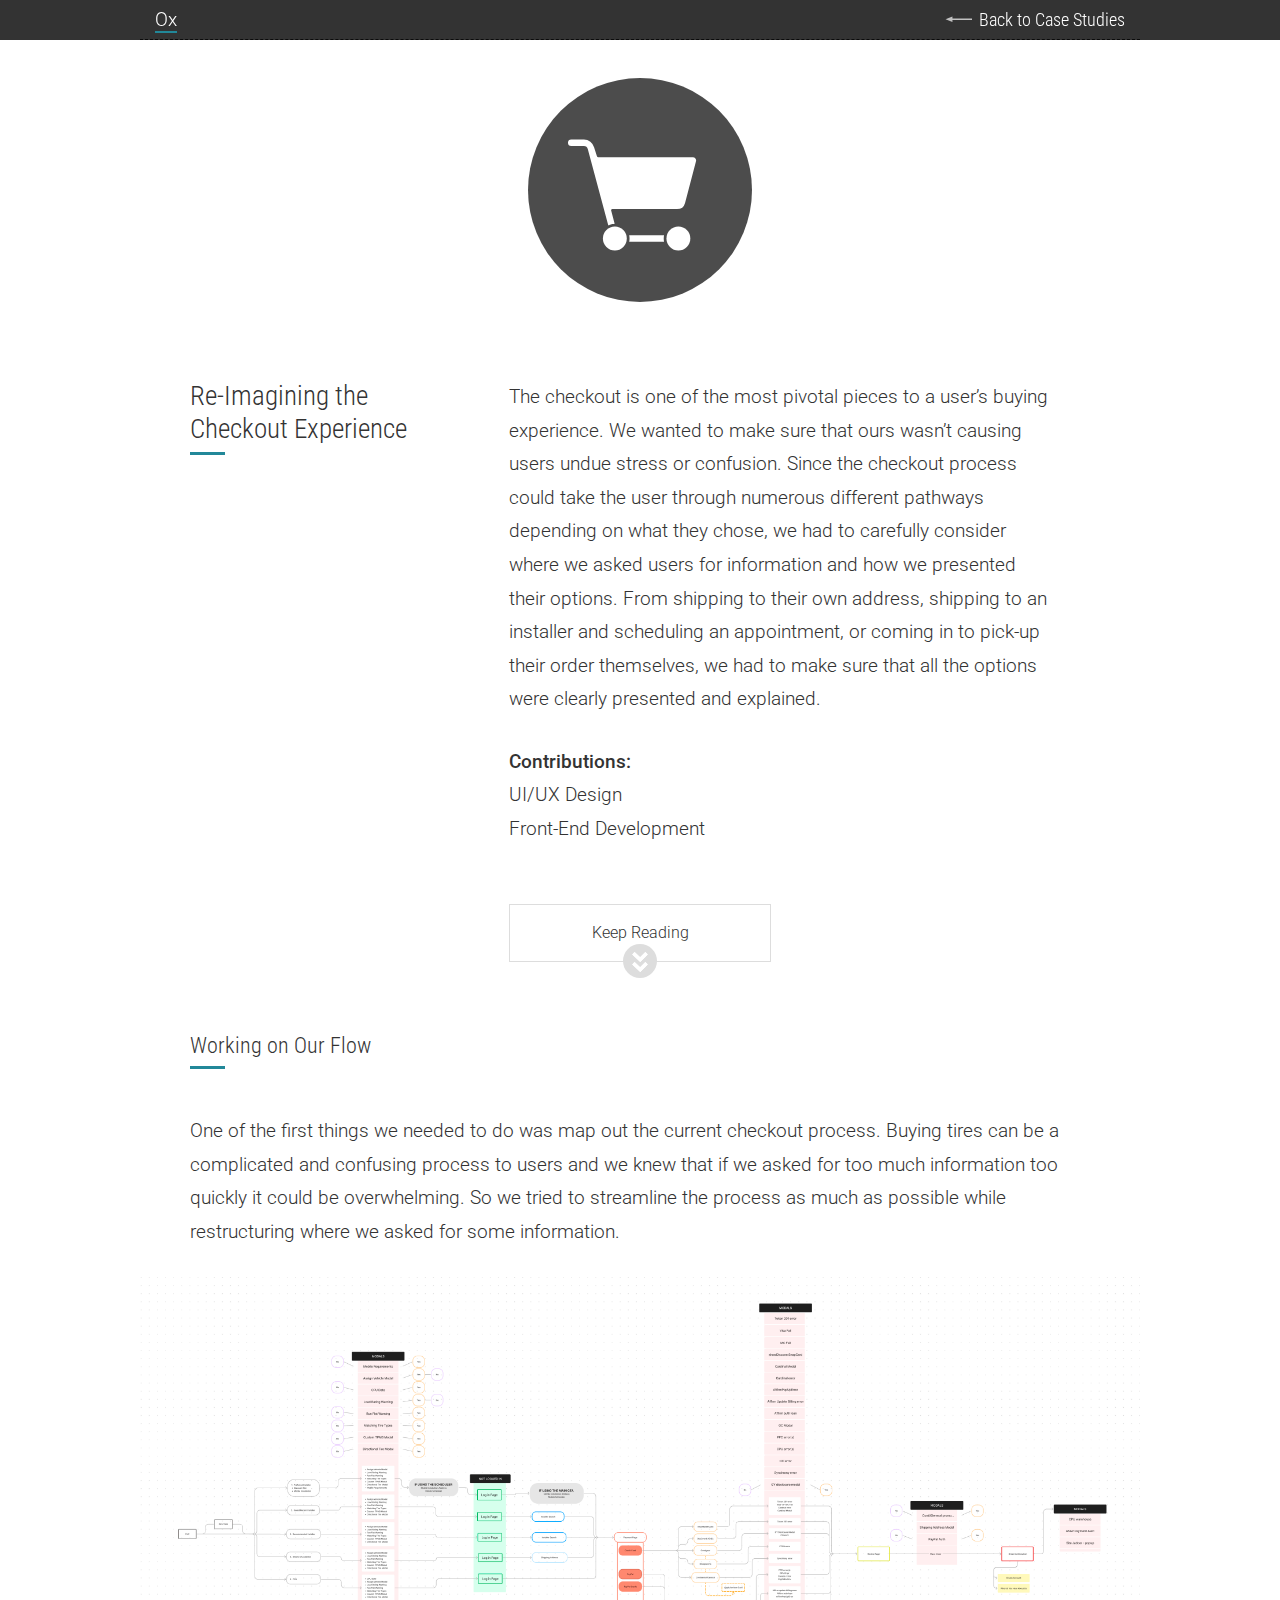
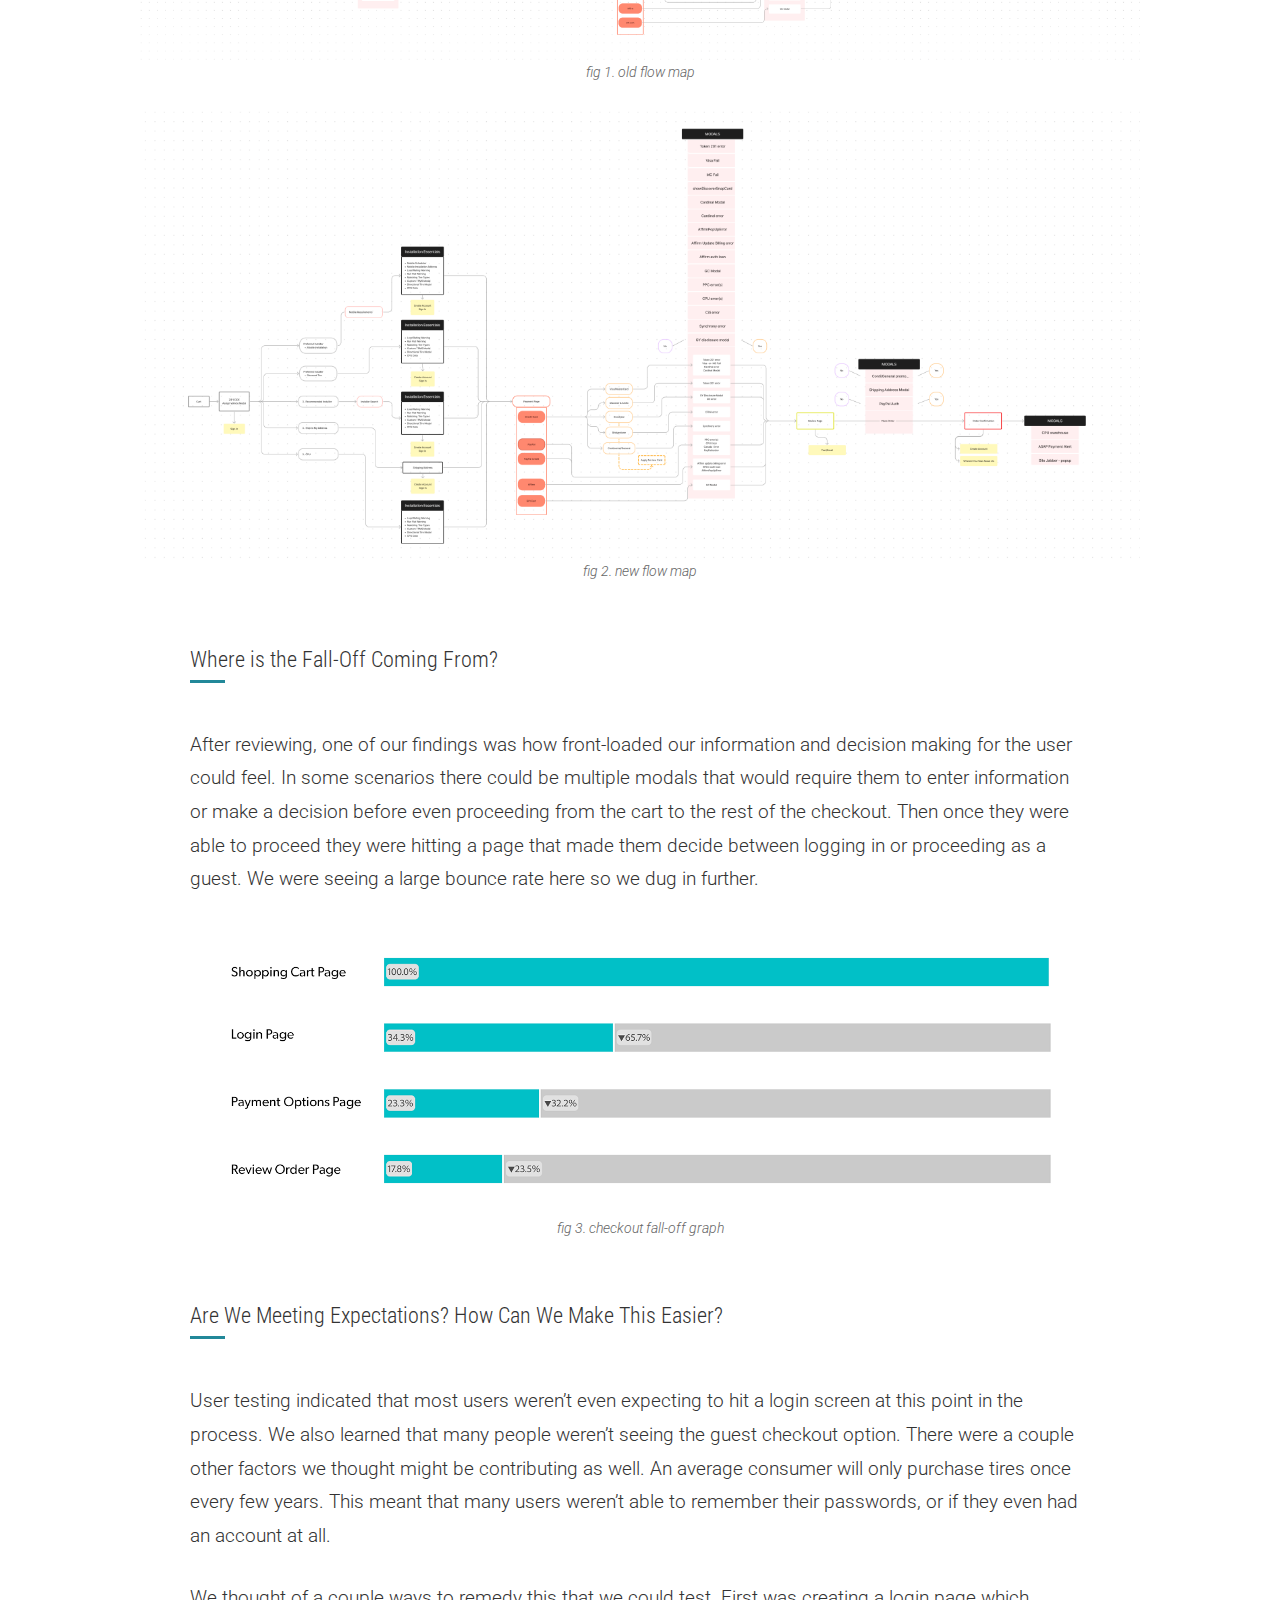
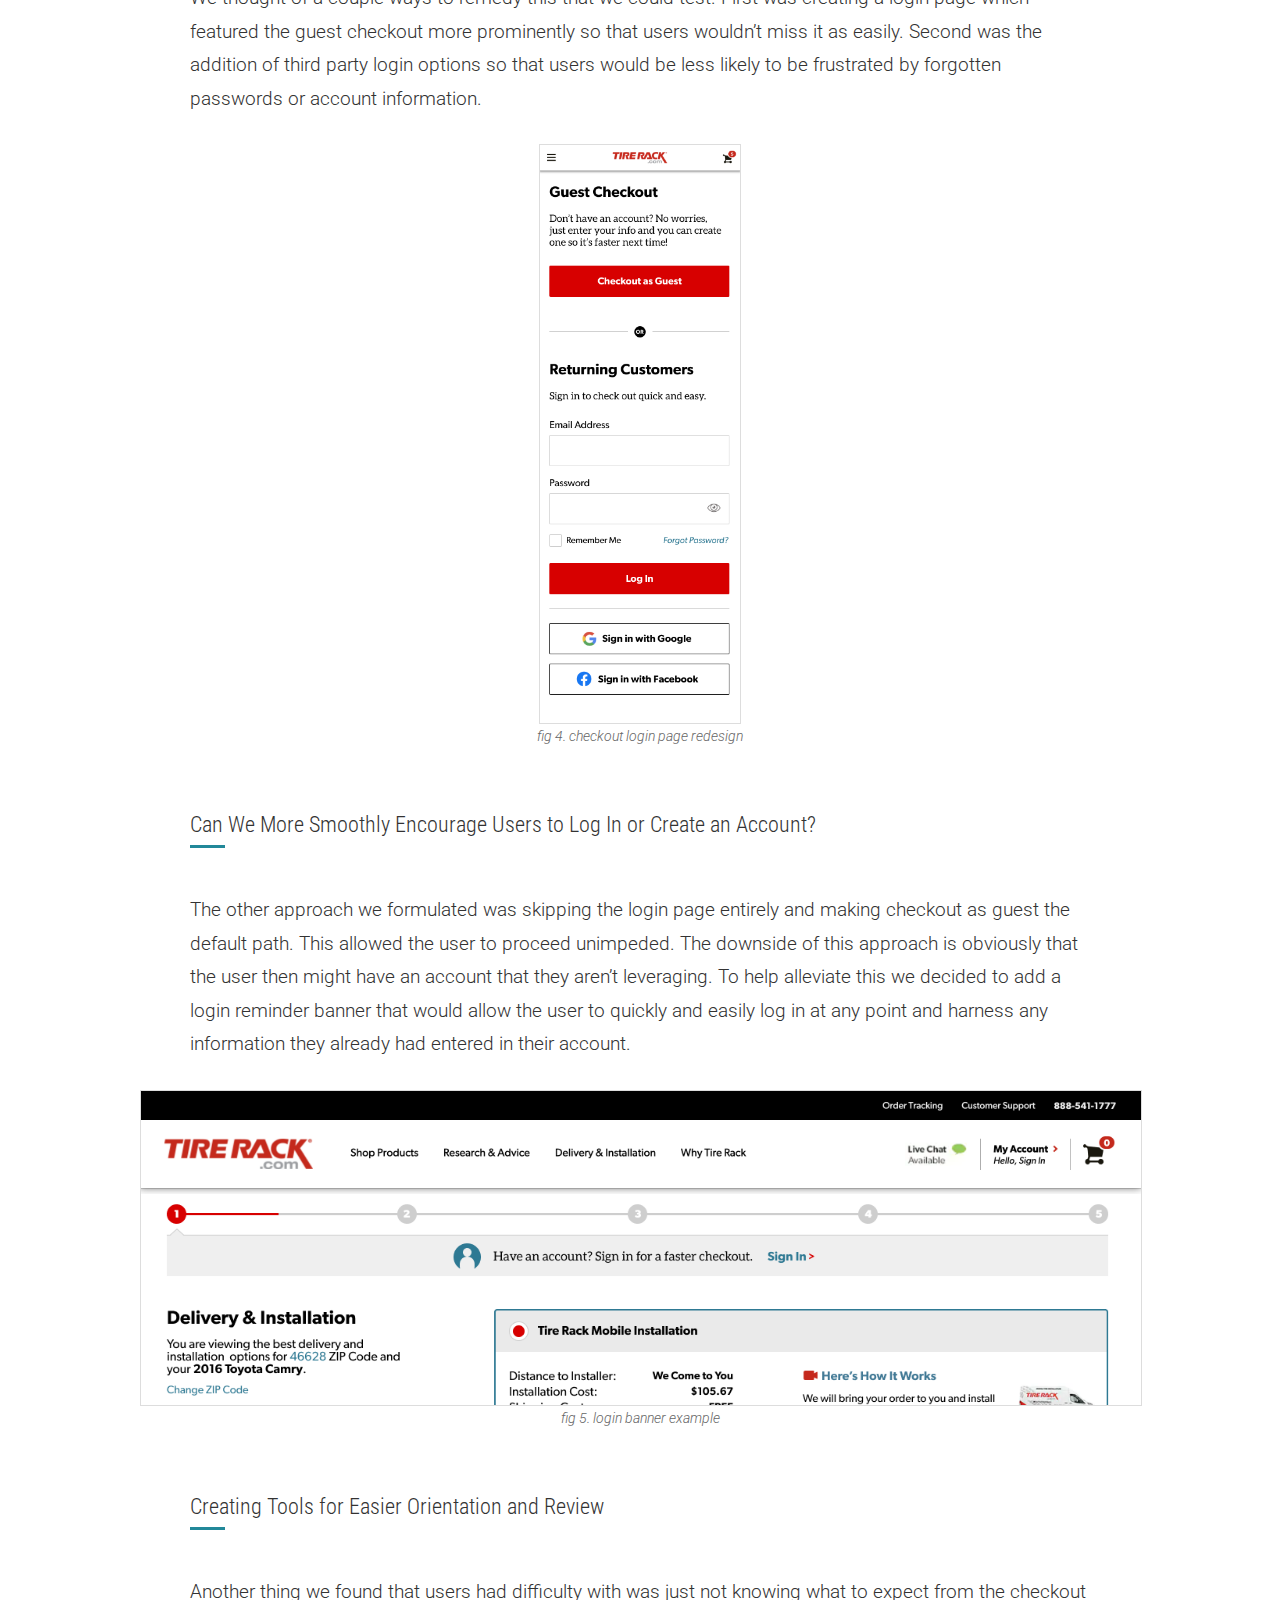
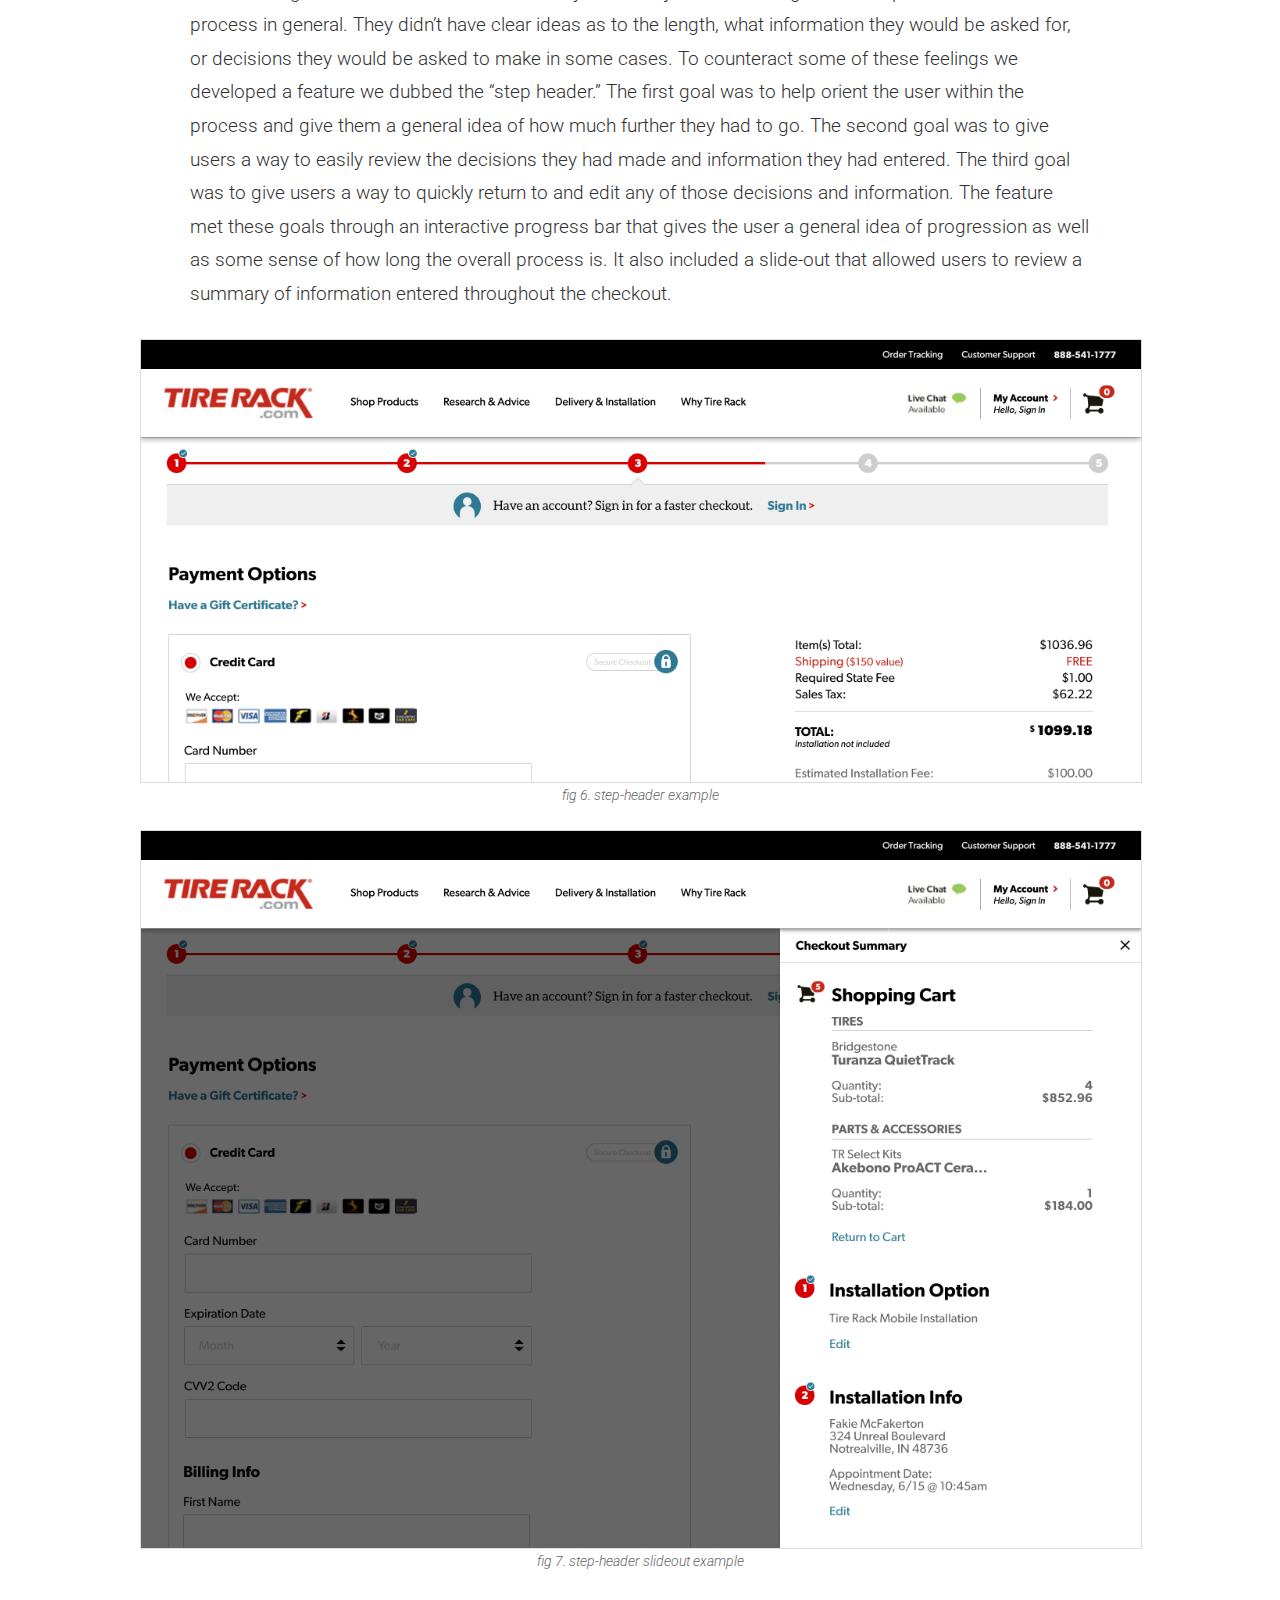
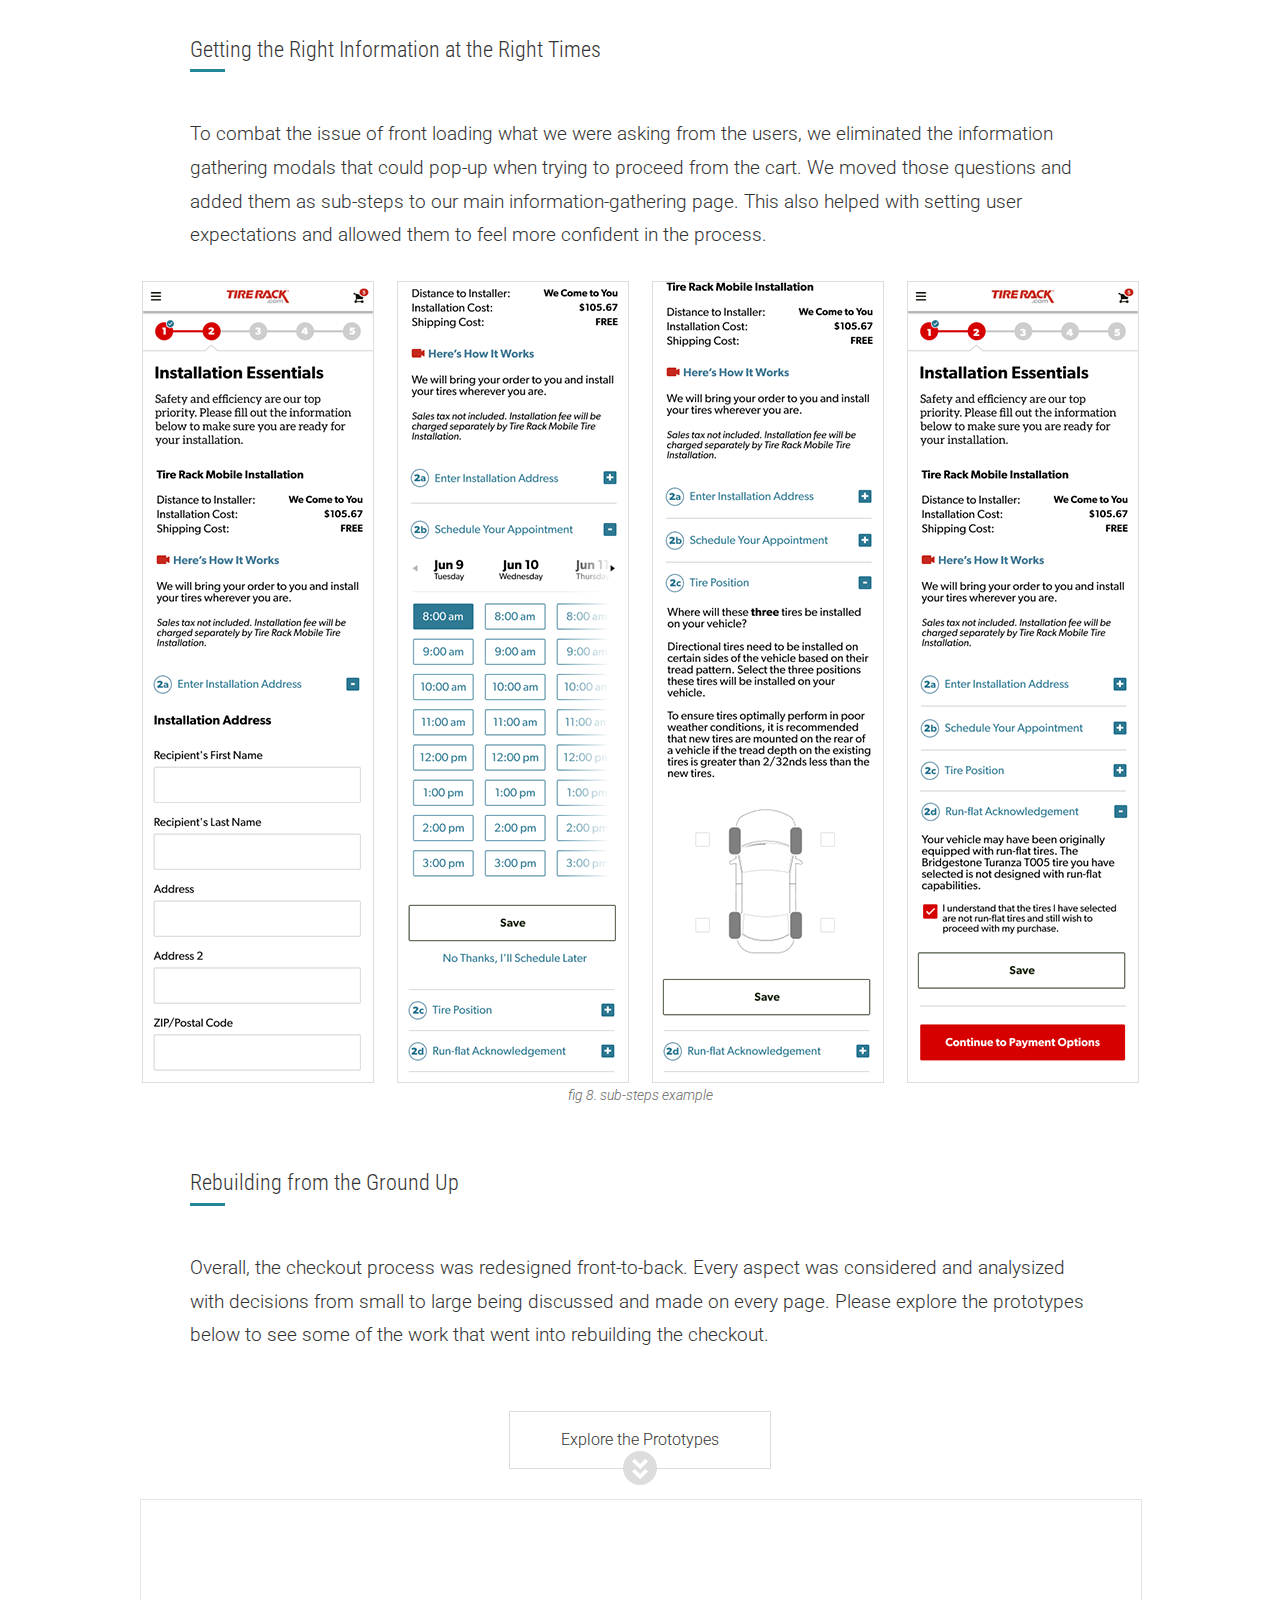
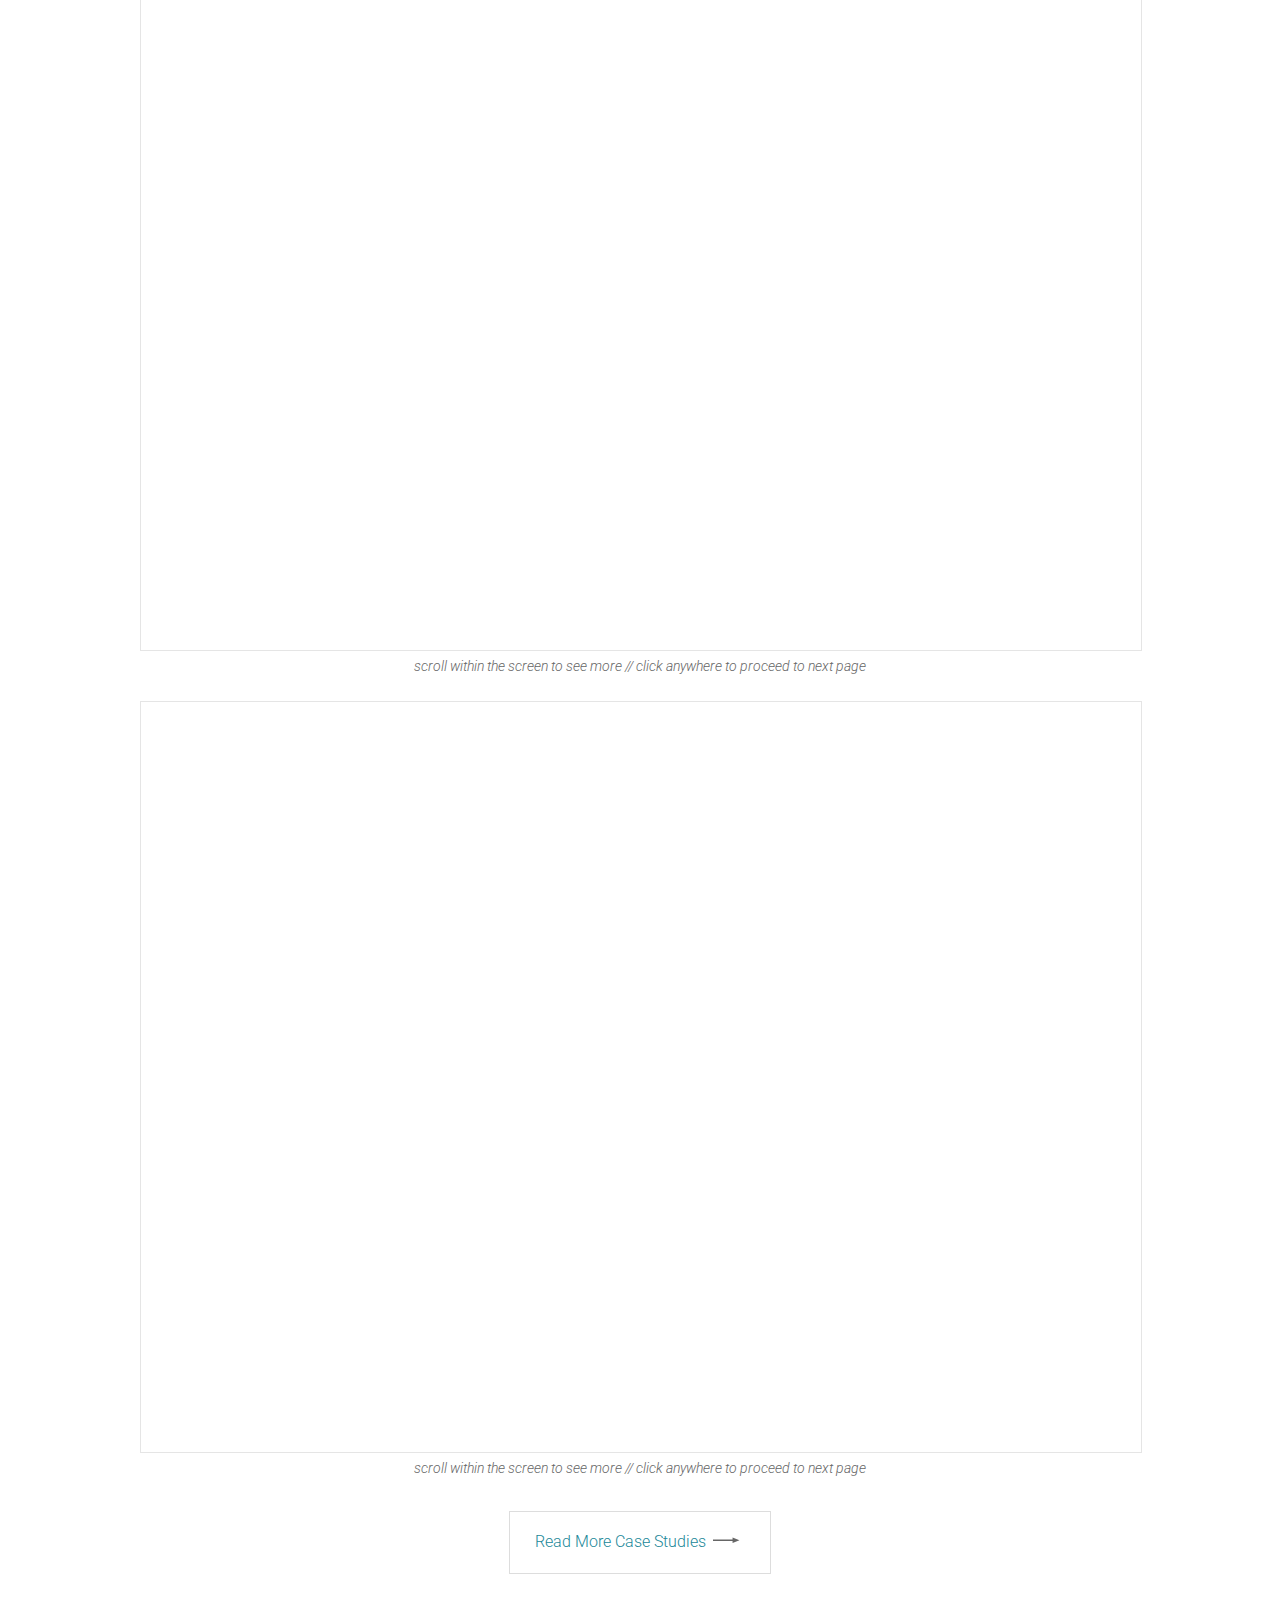
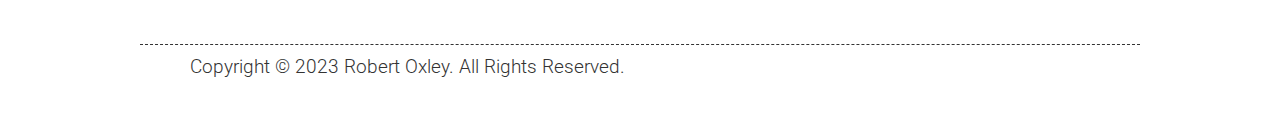
==== checkout.html @ 6df8755c "Updating layout and adding checkout case study." ====
<!DOCTYPE html>
<html>
<head>
<meta charset="utf-8" />
<meta name="viewport" content="width=device-width, initial-scale=1">
	<link rel="icon" href="images/favicon.png" type="image/x-icon"> 
	<link rel="shortcut icon" href="images/favicon.png" type="image/x-icon">
	<link rel="stylesheet" type="text/css" href="css/reset.css" />
	<link rel="stylesheet" type="text/css" href="css/styles.css" />
	
<title>Oxley Creative</title>
</head>

<body id="home">
<section class="navigation">
  <ul class="links content">
	<li><a href="index.html" class="ox">Ox</a></li>
	<li><a class="backTo" href="index.html#websites">Back to Case Studies</a></li>
  </ul>
</section>


<section class="content">

  <div class="workBlock sites clearafter caseStudy">
    <div class="workHeader">
      <div class="workTitle">
        <img class="cartIcon" src="images/cart_white.svg" alt="Checkout">
      </div>
    </div>
    <div class="workContent">
      <div class="workDesc">
        <h1>
        Re-Imagining the Checkout Experience
		    </h1>
        <div class="text">
          <p>
            The checkout is one of the most pivotal pieces to a user&rsquo;s buying experience. We wanted to make sure that ours wasn&rsquo;t causing users undue stress or confusion. Since the checkout process could take the user through numerous different pathways depending on what they chose, we had to carefully consider where we asked users for information and how we presented their options. From shipping to their own address, shipping to an installer and scheduling an appointment, or coming in to pick-up their order themselves, we had to make sure that all the options were clearly presented and explained. 
          </p>
          <p class="contributions">
            <strong>Contributions:</strong>
            <span>UI/UX Design</span>
            <span>Front-End Development</span>
          </p>
        </div>
      </div>
      <div class="readMore"><span class="keepReading">Keep Reading</span></div>
      <div class="workDesc caseStudyContent">
        <div class="leftRail">Working on Our Flow</div>
        <div class="text">
          <p>
            One of the first things we needed to do was map out the current checkout process. Buying tires can be a complicated and confusing process to users and we knew that if we asked for too much information too quickly it could be overwhelming. So we tried to streamline the process as much as possible while restructuring where we asked for some information. 
          </p>
        </div>
      </div>
      <div class="imageSection">
        <img src="images/old_flow.gif" alt="Old Checkout Flow">
        <p class="caption">fig 1. old flow map</p>
      </div>
      <div class="imageSection">
        <img src="images/new_flow.gif" alt="New Checkout Flow">
        <p class="caption">fig 2. new flow map</p>
      </div>
      <div class="workDesc caseStudyContent">
        <div class="leftRail">Where is the Fall-Off Coming From?</div>
        <div class="text">
          <p>
            After reviewing, one of our findings was how front-loaded our information and decision making for the user could feel. In some scenarios there could be multiple modals that would require them to enter information or make a decision before even proceeding from the cart to the rest of the checkout. Then once they were able to proceed they were hitting a page that made them decide between logging in or proceeding as a guest. We were seeing a large bounce rate here so we dug in further.  
          </p>
        </div>
      </div>
      <div class="imageSection">
        <img src="images/checkout_dropoff.gif" alt="Checkout Drop-Off Graph">
        <p class="caption">fig 3. checkout fall-off graph</p>
      </div>
      <div class="workDesc caseStudyContent">
        <div class="leftRail">Are We Meeting Expectations? How Can We Make This Easier?</div>
        <div class="text">
          <p>
            User testing indicated that most users weren&rsquo;t even expecting to hit a login screen at this point in the process. We also learned that many people weren&rsquo;t seeing the guest checkout option. There were a couple other factors we thought might be contributing as well. An average consumer will only purchase tires once every few years. This meant that many users weren&rsquo;t able to remember their passwords, or if they even had an account at all. 
          </p>
          <p>
            We thought of a couple ways to remedy this that we could test. First was creating a login page which featured the guest checkout more prominently so that users wouldn&rsquo;t miss it as easily. Second was the addition of third party login options so that users would be less likely to be frustrated by forgotten passwords or account information. 
          </p>
        </div>
      </div>
      <div class="imageSection">
        <img class="imageBorder" src="images/checkout_login.png" width="200" alt="Login Page">
        <p class="caption">fig 4. checkout login page redesign</p>
      </div>
      <div class="workDesc caseStudyContent">
        <div class="leftRail">Can We More Smoothly Encourage Users to Log In or Create an Account?</div>
        <div class="text">
          <p>
            The other approach we formulated was skipping the login page entirely and making checkout as guest the default path. This allowed the user to proceed unimpeded. The downside of this approach is obviously that the user then might have an account that they aren&rsquo;t leveraging. To help alleviate this we decided to add a login reminder banner that would allow the user to quickly and easily log in at any point and harness any information they already had entered in their account.
          </p>
        </div>
      </div>
      <div class="imageSection">
        <img class="imageBorder" src="images/login_banner.png" alt="Login Page">
        <p class="caption">fig 5. login banner example</p>
      </div>
      <div class="workDesc caseStudyContent">
        <div class="leftRail">Creating Tools for Easier Orientation and Review</div>
        <div class="text">
          <p>
            Another thing we found that users had difficulty with was just not knowing what to expect from the checkout process in general. They didn&rsquo;t have clear ideas as to the length, what information they would be asked for, or decisions they would be asked to make in some cases. To counteract some of these feelings we developed a feature we dubbed the “step header.” The first goal was to help orient the user within the process and give them a general idea of how much further they had to go. The second goal was to give users a way to easily review the decisions they had made and information they had entered. The third goal was to give users a way to quickly return to and edit any of those decisions and information. The feature met these goals through an interactive progress bar that gives the user a general idea of progression as well as some sense of how long the overall process is. It also included a slide-out that allowed users to review a summary of information entered throughout the checkout.
          </p>
        </div>
      </div>
      <div class="imageSection">
        <img class="imageBorder" src="images/stepheader.png" alt="Step-Header Example">
        <p class="caption">fig 6. step-header example</p>
      </div>
      <div class="imageSection">
        <img class="imageBorder" src="images/stepheader_slideout.png" alt="Step-Header Slideout Example">
        <p class="caption">fig 7. step-header slideout example</p>
      </div>
      <div class="workDesc caseStudyContent">
        <div class="leftRail">Getting the Right Information at the Right Times</div>
        <div class="text">
          <p>
            To combat the issue of front loading what we were asking from the users, we eliminated the information gathering modals that could pop-up when trying to proceed from the cart. We moved those questions and added them as sub-steps to our main information-gathering page. This also helped with setting user expectations and allowed them to feel more confident in the process. 
          </p>
        </div>
      </div>
      <div class="imageSection">
        <div class="flexImages">
          <img class="imageBorder" src="images/2a.png" alt="Sub-Step Page Example">
          <img class="imageBorder" src="images/2b.png" alt="Sub-Step Page Example">
          <img class="imageBorder" src="images/2c.png" alt="Sub-Step Page Example">
          <img class="imageBorder" src="images/2d.png" alt="Sub-Step Page Example">
        </div>
        <p class="caption">fig 8. sub-steps example</p>
      </div>
      <div class="workDesc caseStudyContent">
        <div class="leftRail">Rebuilding from the Ground Up</div>
        <div class="text">
          <p>
            Overall, the checkout process was redesigned front-to-back. Every aspect was considered and analysized with decisions from small to large being discussed and made on every page. Please explore the prototypes below to see some of the work that went into rebuilding the checkout.
          </p>
        </div>
      </div>
      <div class="readMore"><span class="keepReading">Explore the Prototypes</span></div>
      <div class="imageSection">
        <iframe style="border: 1px solid rgba(0, 0, 0, 0.1);" width="100%" height="750" src="https://www.figma.com/embed?embed_host=share&url=https%3A%2F%2Fwww.figma.com%2Fproto%2FOI1HHlNDe3hhBFTHo5AKp6%2FMacBook-Checkout-Prototype%3Fpage-id%3D0%253A1%26node-id%3D1-353%26viewport%3D2780%252C436%252C0.28%26scaling%3Dscale-down%26starting-point-node-id%3D1%253A353" allowfullscreen></iframe>
        <p class="caption">scroll within the screen to see more // click anywhere to proceed to next page</p>
      </div>
      <div class="imageSection">
        <iframe style="border: 1px solid rgba(0, 0, 0, 0.1);" width="100%" height="750" src="https://www.figma.com/embed?embed_host=share&url=https%3A%2F%2Fwww.figma.com%2Fproto%2Fn4c4SQ9Vsb9ugUXIyKADXr%2FiPhone-Checkout-Prototype%3Fpage-id%3D0%253A1%26node-id%3D1-280%26viewport%3D2538%252C1142%252C0.41%26scaling%3Dscale-down%26starting-point-node-id%3D1%253A347" allowfullscreen></iframe>
        <p class="caption">scroll within the screen to see more // click anywhere to proceed to next page</p>
      </div>
      <div class="readMore"><a href="index.html#websites">Read More Case Studies</a></div>
    </div>
  </div>
</section>
<section id="footer" class="content">
<p>
Copyright &copy; 2023 Robert Oxley. All Rights Reserved.
</p>
</section>

  <div class="overlay">
    <div class="caption"></div>
    <div class="close">X</div>
  </div>
</body>

</html>
---- css/styles.css ----
@import url('https://fonts.googleapis.com/css?family=Roboto:400,300|Roboto+Condensed:400,300,700');

body {
  background: #fff;
  color: #333;
  font-family: 'Roboto', sans-serif;
  font-weight: 300;
  font-size: 1rem;
  min-width: 320px;
}

p {
  line-height: 1.75em;
  margin: 0 0 1.5em;
  font-size: 1.2em;
}

a {
  border-bottom: 1px dashed;
  text-decoration: none;
  color: #289;
}

a:hover {
  border-bottom: none;
}

.content {
  max-width: 1000px;
  margin: 0 auto;
}

.navigation {
  position: fixed;
  top: 0;
  height: 40px;
  background: rgba(0,0,0,.8);
  text-align: right;
  width: 100%;
  z-index: 10;
  line-height: 40px;
  min-width: 300px;
}

.links {
  padding-right: 15px;
  box-sizing: border-box;
  position: relative;
}

.links .ox {
  border-bottom: 2px solid #228899;
  color: #fff;
  font-family: 'Roboto', sans-serif;
  font-size: 1.2em;
  position: absolute;
  left: 15px;
  line-height: 1.2em;
  top: 8px;
}

.navigation li {
  display: inline-block;
  margin-left: 12px;
}

.links a {
  color: #fff;
  font-family: 'Roboto Condensed', sans-serif;
  font-weight: 300;
  border-bottom: none;
  font-size: 1.125em;
}

.links a:hover {
  color: #228899;
}

#home, #talent, #websites, #email, #ads {
  margin-top: -40px;
  padding-top: 40px;
}

.sectionTitle {
  font-size: 2.2em;
  font-family: 'Roboto Condensed', sans-serif;
  font-weight: 300;
  position: relative;
  margin-bottom: 45px;
}

.sectionTitle::after {
  content: "";
  display: block;
  position: absolute;
  height: 3px;
  width: 35px;
  background: #289;
  bottom: -10px;
}

.sideSpacing {
  padding: 0 5%;
}

.header {
  background: url('../images/header_background.jpg') bottom;
  background-size: cover;
  padding: 80px 10px 200px;
  position: relative;
}

.header::after {
  background: url('../images/curve_overlay.svg') bottom;
  background-repeat: no-repeat;
  background-size: cover;
  content: "";
  height: 100px;
  width: 100%;
  position: absolute;
  bottom: 0;
  left: 0;
}

.header .contentBox {
  max-width: 260px;
  padding: 15px 40px 20px;
  margin: 0 auto;
  background: rgba(255, 255, 255, .85);
}

.header .contentBox img {
  margin: 0 auto 15px;
  display: block;
  width: 150px;
}

.header h1.sectionTitle {
  font-family: 'Roboto', sans-serif;
  font-size: 2.6em;
  white-space: nowrap;
  margin-bottom: 25px;
}

.header h1.sectionTitle:after {
  width: 47px;
}

.header p {
  font-size: 1.1em;
  line-height: 1.5em;
  margin-bottom: 0;
}

.intro h1.sectionTitle {
  margin-bottom: 30px;
}

.bio {
  margin: 0 auto 60px;
  max-width: 700px;
}

.bio img {
  border-radius: 270px;
  margin: 0 30px 0 55px;
  width: 230px;
  display: inline-block;
  vertical-align: middle;
}

.bio div {
  width: 320px;
  display: inline-block;
  vertical-align: middle;
}

.bio h3 {
  font-family: 'Roboto Condensed', sans-serif;
  font-weight: 300;
  font-size: 1.7em;
  line-height: 1.7em;
  position: relative;
  display: inline-block;
}

.bio h3:after {
  content: "";
  display: block;
  position: absolute;
  height: 3px;
  width: 35px;
  background: #289;
  bottom: -3px;
}

.bio .quote {
  font-size: 1.125em;
  font-style: italic;
  margin: 15px 0;
}

.bio p {
  line-height: 1.5em;
  margin-bottom: 5px;
}

.bio a {
  display: inline-block;
  margin-bottom: 15px;
}

.bio a:hover {
  border-bottom: 1px dashed #fff;
}

.bio .contact {
  font-size: .8em;
  margin: 5px 0 0;
  line-height: 1em;
}

.workBlock {
  padding-bottom: 40px;
}

.workBlock.expanded {
  margin-top: 140px;
}

.sites .workHeader {
  background: url('../images/square_work.jpg') left top;
}

.email .workHeader {
  background: url('../images/square_work.jpg') left center;
}

.ads .workHeader {
  background: url('../images/square_work.jpg') left bottom;
}

.workHeader {
  position: relative;
  background: #eaeaea;
  height: 300px;
  width: 100%;
}

.workHeader:before {
  content: "";
  display: block;
  position: absolute;
  top: -1px;
  height: 1px;
  width: 100%;
  border-top: dashed 1px #333;
  
}

.workTitle {
  border-radius: 7em;
  width: 7em;
  height: 7em;
  text-align: center;
  background: rgba(0,0,0,.7);
  position: absolute;
  font-family: 'Roboto Condensed', sans-serif;
  text-transform: uppercase;
  font-weight: 700;
  font-size: 2em;
  line-height: 7em;
  left: 50%;
  margin: -3.5em 0 0 -3.5em;
  top: 50%;
  color: #fff;
  display: flex;
  align-items: center;
  justify-content: center;
}

.workTitle img {
  max-height: 60%;
  max-width: 60%;
}

.cartIcon {
  margin-left: -4%;
}

.workDesc {
  padding: 20px 5% 0;
}

.workDesc h3, .workDesc h1, .leftRail {
  font-family: 'Roboto Condensed', sans-serif;
  font-weight: 300;
  font-size: 1.7em;
  line-height: 1.2em;
  position: relative;
  display: inline-block;
  max-width: 30%;
  min-width: 30%;
  margin-right: 5%;
  vertical-align: top;
  margin-top: 20px;
  margin-bottom: 35px;
}

.leftRail {
  width: 100%;
  max-width: 100%;
  font-size: 1.4em;
}

.workDesc.caseStudyContent .text {
  max-width: 100%;
}

.workDesc h3::after, .workDesc h1::after, .leftRail::after {
  content: "";
  display: block;
  position: absolute;
  height: 3px;
  width: 35px;
  background: #289;
  bottom: -10px;
}

.workDesc .text {
  display: inline-block;
  max-width: 60%;
  vertical-align: top;
  margin-top: 20px;
}

.expanded .workTitle {
  top: 0;
  background: #000;
}

.workImg {
  text-align: center;
  padding: 0 0 20px;
}

.imageBorder {
  border: 1px solid #ddd;
}

.readMore a, .readMore span {
  font-weight: 300;
  border: 1px solid #ddd;
  padding: 20px;
  display: block;
  margin: 30px auto;
  width: 220px;
  text-align: center;
}

.readMore a:hover {
  border: 1px solid #289;
  border-radius: 4px;
}

.readMore a::after, .backTo::before {
  content: "";
  background: url("../images/arrow.svg") no-repeat;
  height: 20px;
  width: 40px;
  display: inline-block;
  vertical-align: middle;
  margin-top: 1px;
}

.backTo::before {
  transform: scaleX(-1);
  filter: invert(95%) sepia(85%) saturate(1%) hue-rotate(215deg) brightness(108%) contrast(101%);
  margin-top: 2px;
}

.backTo:hover::before {
  filter: invert(43%) sepia(40%) saturate(756%) hue-rotate(141deg) brightness(96%) contrast(91%);
}

.keepReading {
  position: relative;
}

.keepReading::after {
  content: "";
  background: url("../images/doubleArrow_white.svg") #ddd no-repeat;
  background-size: 20px 20px;
  background-position: 7px 8px;
  height: 34px;
  width: 34px;
  position: absolute;
  bottom: -17px;
  left: calc(50% - 17px);
  border-radius: 34px;
}

.imageSection img {
  max-width: 100%;
  margin: auto;
  display: block;
}

.flexImages {
  display: flex;
  gap: 20px;
  align-items: flex-start;
}

.caption {
  color: #666;
  font-size: .9em;
  font-style: italic;
  text-align: center;
}

.workImg a {
  border-radius: 200px;
  width: 200px;
  height: 200px;
  overflow: hidden;
  display: inline-block;
  background: #000;
  background-size: cover;
  margin: 2%;
  position: relative;
  text-align: center;
  text-decoration: none;
  color: #fff;
  border: none;
}

.workImg span {
  position: absolute;
  line-height: 20px;
  left: 50%;
  margin-left: -60px;
  width: 120px;
  display: inline-block;
  top: 20%;
}

.workImg span:after {
  content: "";
  display: block;
  height: 1px;
  width: 120px;
  position: absolute;
  border-bottom: dashed 1px #fff;
  margin-top: 7px;
}

.workImg a:hover span {
  visibility: hidden;
}

.workImg a:after {
  content: "";
  height: 100%;
  width: 100%;
  background: rgba(0,0,0,.5);
  display: block;
  border-radius: 200px;
}
.workImg a:hover:after {
  visibility: hidden;
}
#footer p {
  border-top: dashed 1px #333;
  padding: 5px 5%;
}
 
.overlay {
  display: none;
  height: 100%;
  width: 100%;
  position: fixed;
  z-index: 11;
  background: #000 no-repeat center center;
  background-size: contain;
  top: 0;
  left: 0;
  color: #fff;
}

.overlay.show {
  display: block;
}

.overlay .caption {
  background: #000;
  padding: 15px;
  font-family: 'Roboto Condensed', sans-serif;
  font-weight: 300;
  font-size: 1.3em;
  position: fixed;
  right: 0;
  bottom: 0;
}

.overlay .close {
  background: #d70000;
  border-radius: 100px;
  width: 25px;
  height: 25px;
  line-height: 25px;
  text-align: center;
  padding: 5px;
  font-family: 'Roboto', sans-serif;
  font-weight: 700;
  font-size: 1.3em;
  position: fixed;
  right: 15px;
  top: 15px;
  cursor: pointer;
}

.caseStudy {
  margin-top: 40px;
}

.contributions strong {
  font-weight: 500;
}

.contributions strong, span {
  display: block;
}


/* Media Queries */
@media screen 
  and (max-width: 380px)
{
	.navigation li {
	  display: inline-block;
	  margin-left: 7px;
	}

	.links a {
	  color: #fff;
	  font-family: 'Roboto Condensed', sans-serif;
	  font-weight: 300;
	  border-bottom: none;
	  font-size: 1em;
	}
}
@media screen and (max-width: 999px)
{
  .workDesc .text, .workDesc h3, .workDesc h1, .leftRail {
    display: block;
    max-width: 100%;
  }
}
@media screen and (max-width: 550px)
{
	.header .contentBox {
	  padding: 15px 5% 20px;
	}
}
@media screen and (max-width: 700px)
{
	.bio {
	  max-width: 300px;
	  text-align: center;
	}
	.bio img {
	  margin: 0 auto 10px;
	}
}
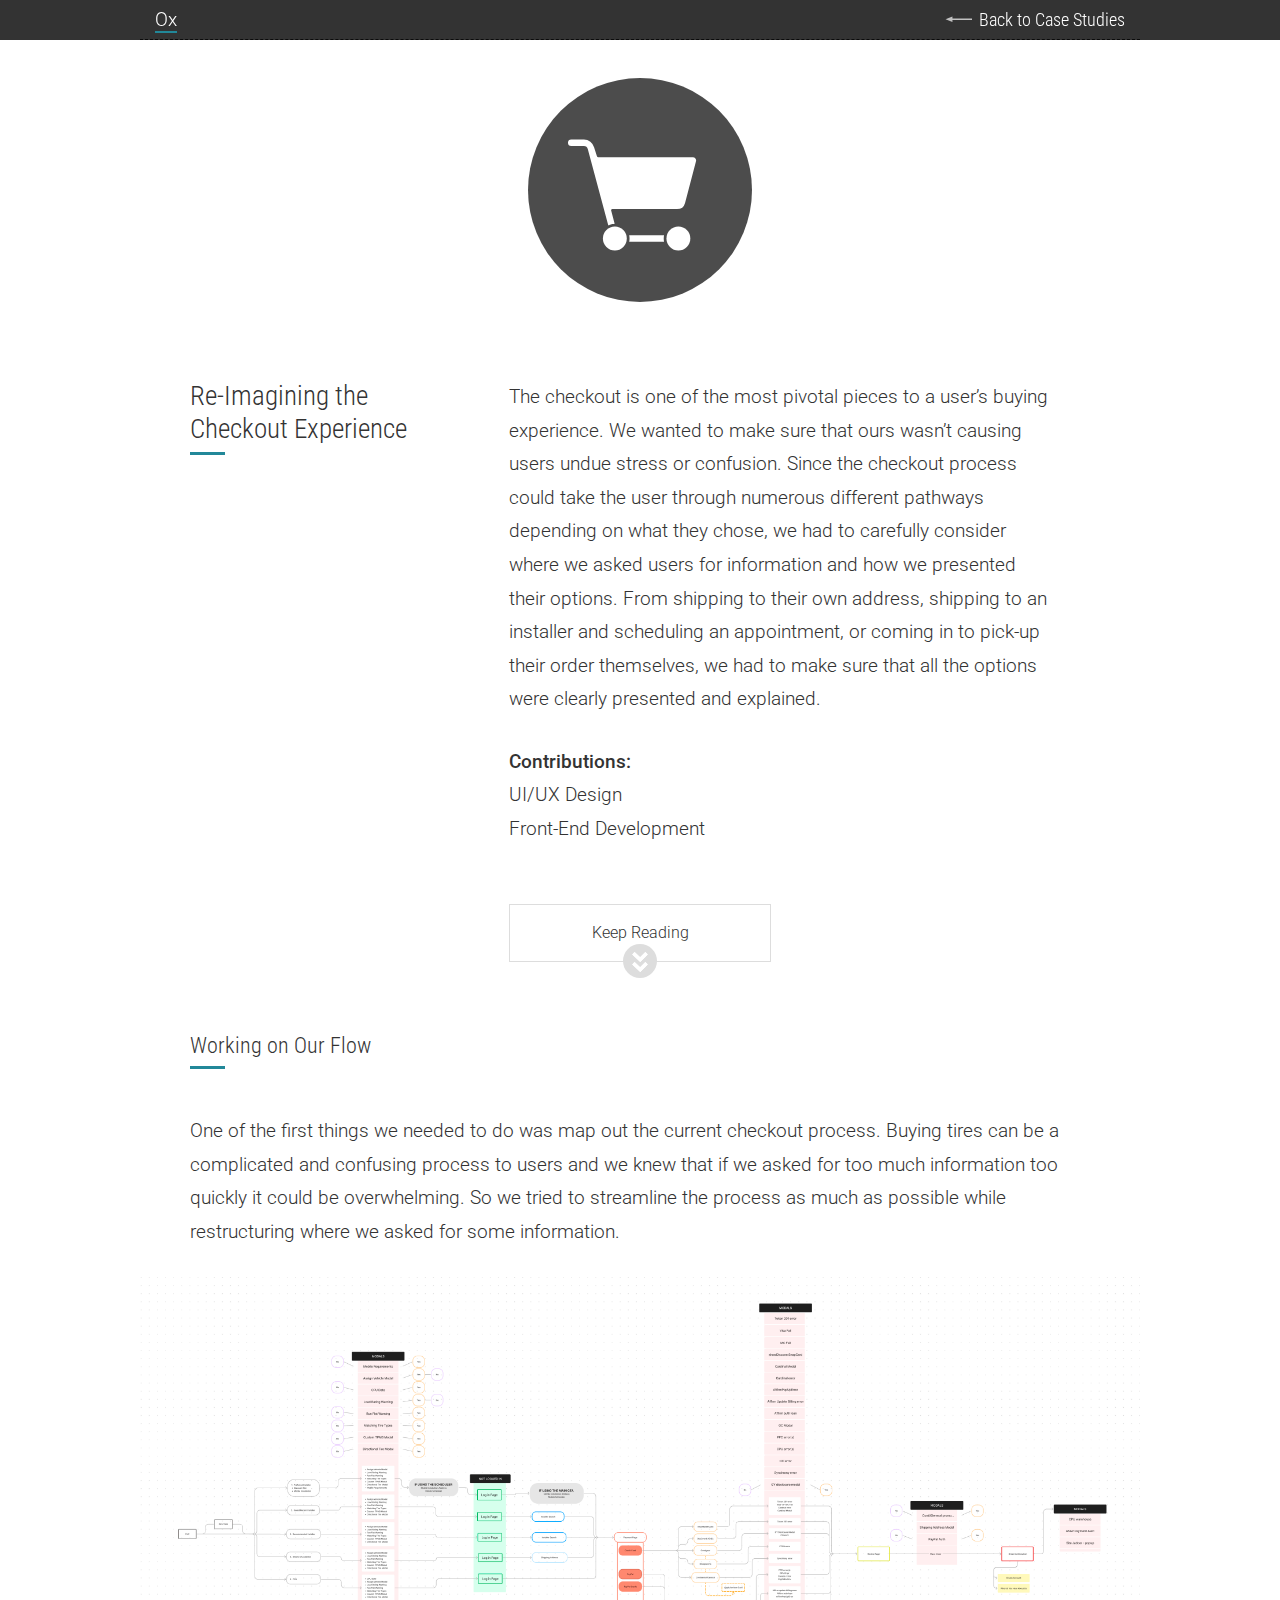
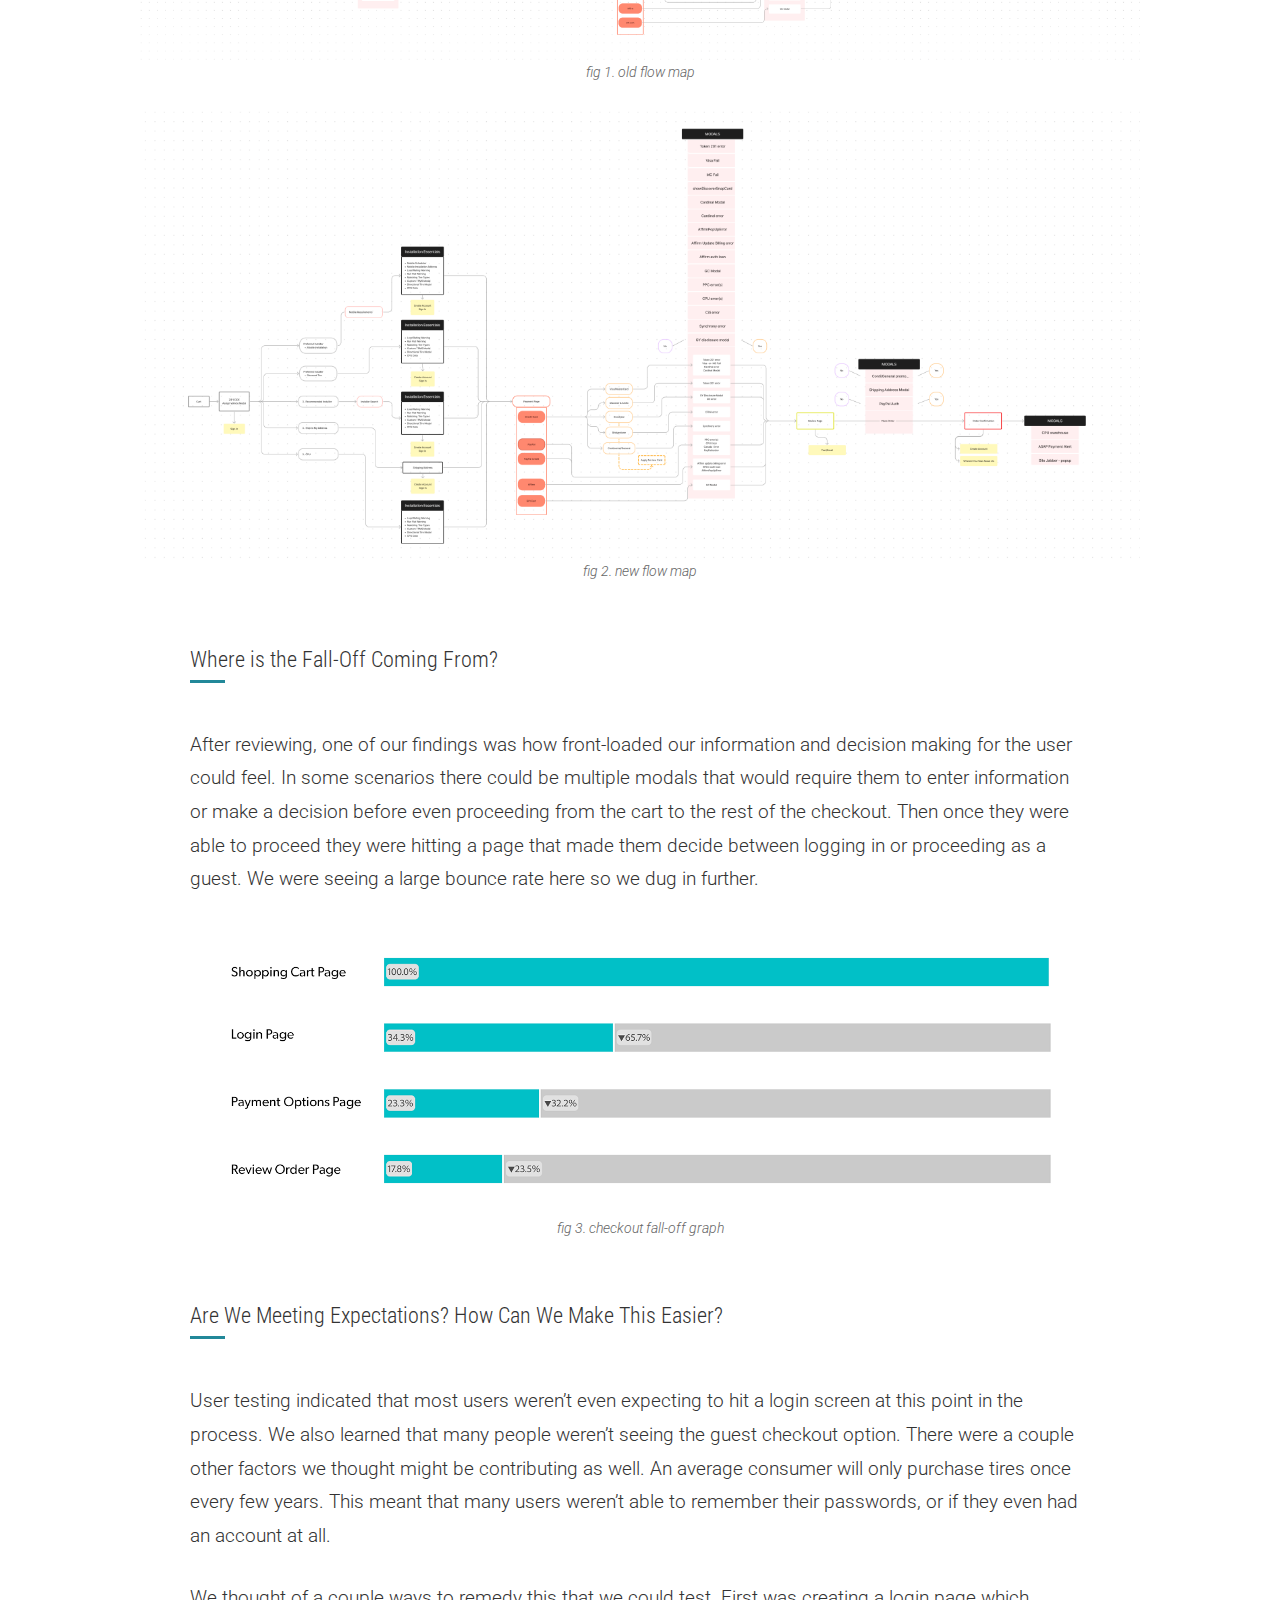
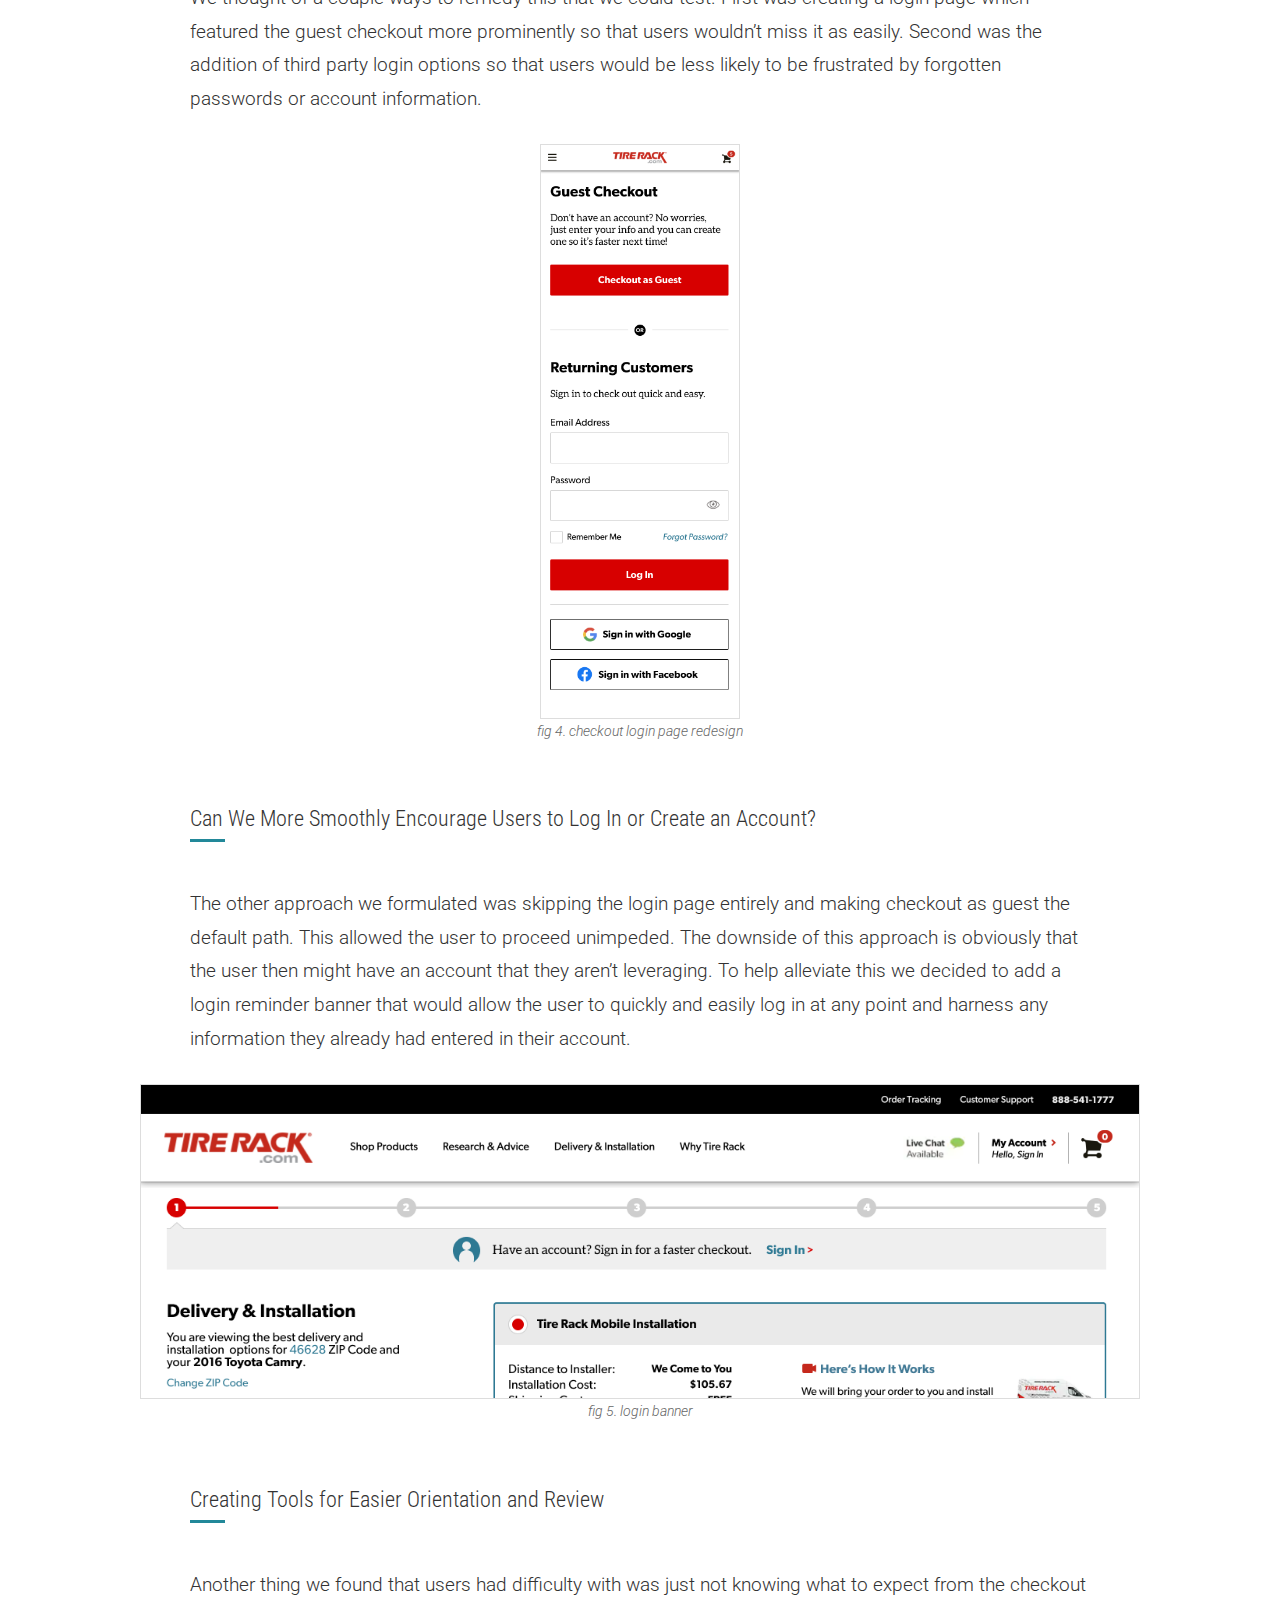
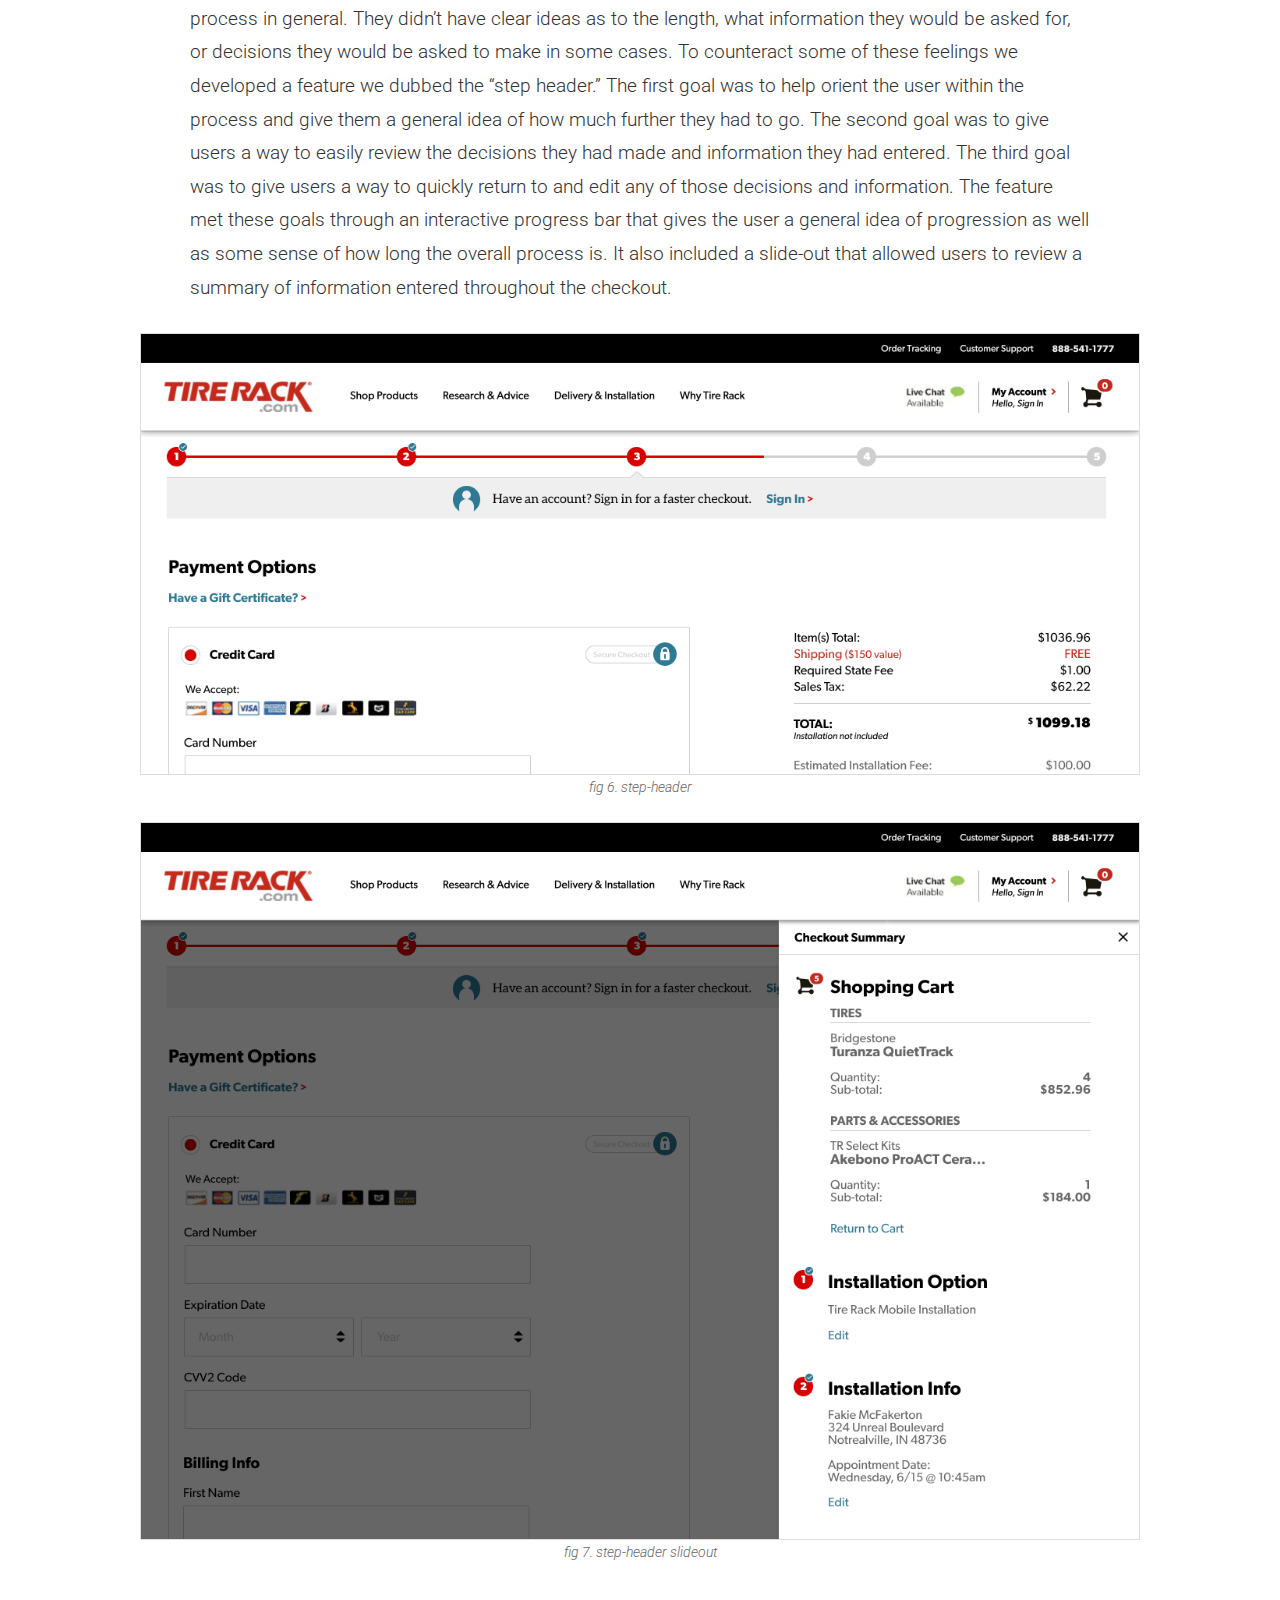
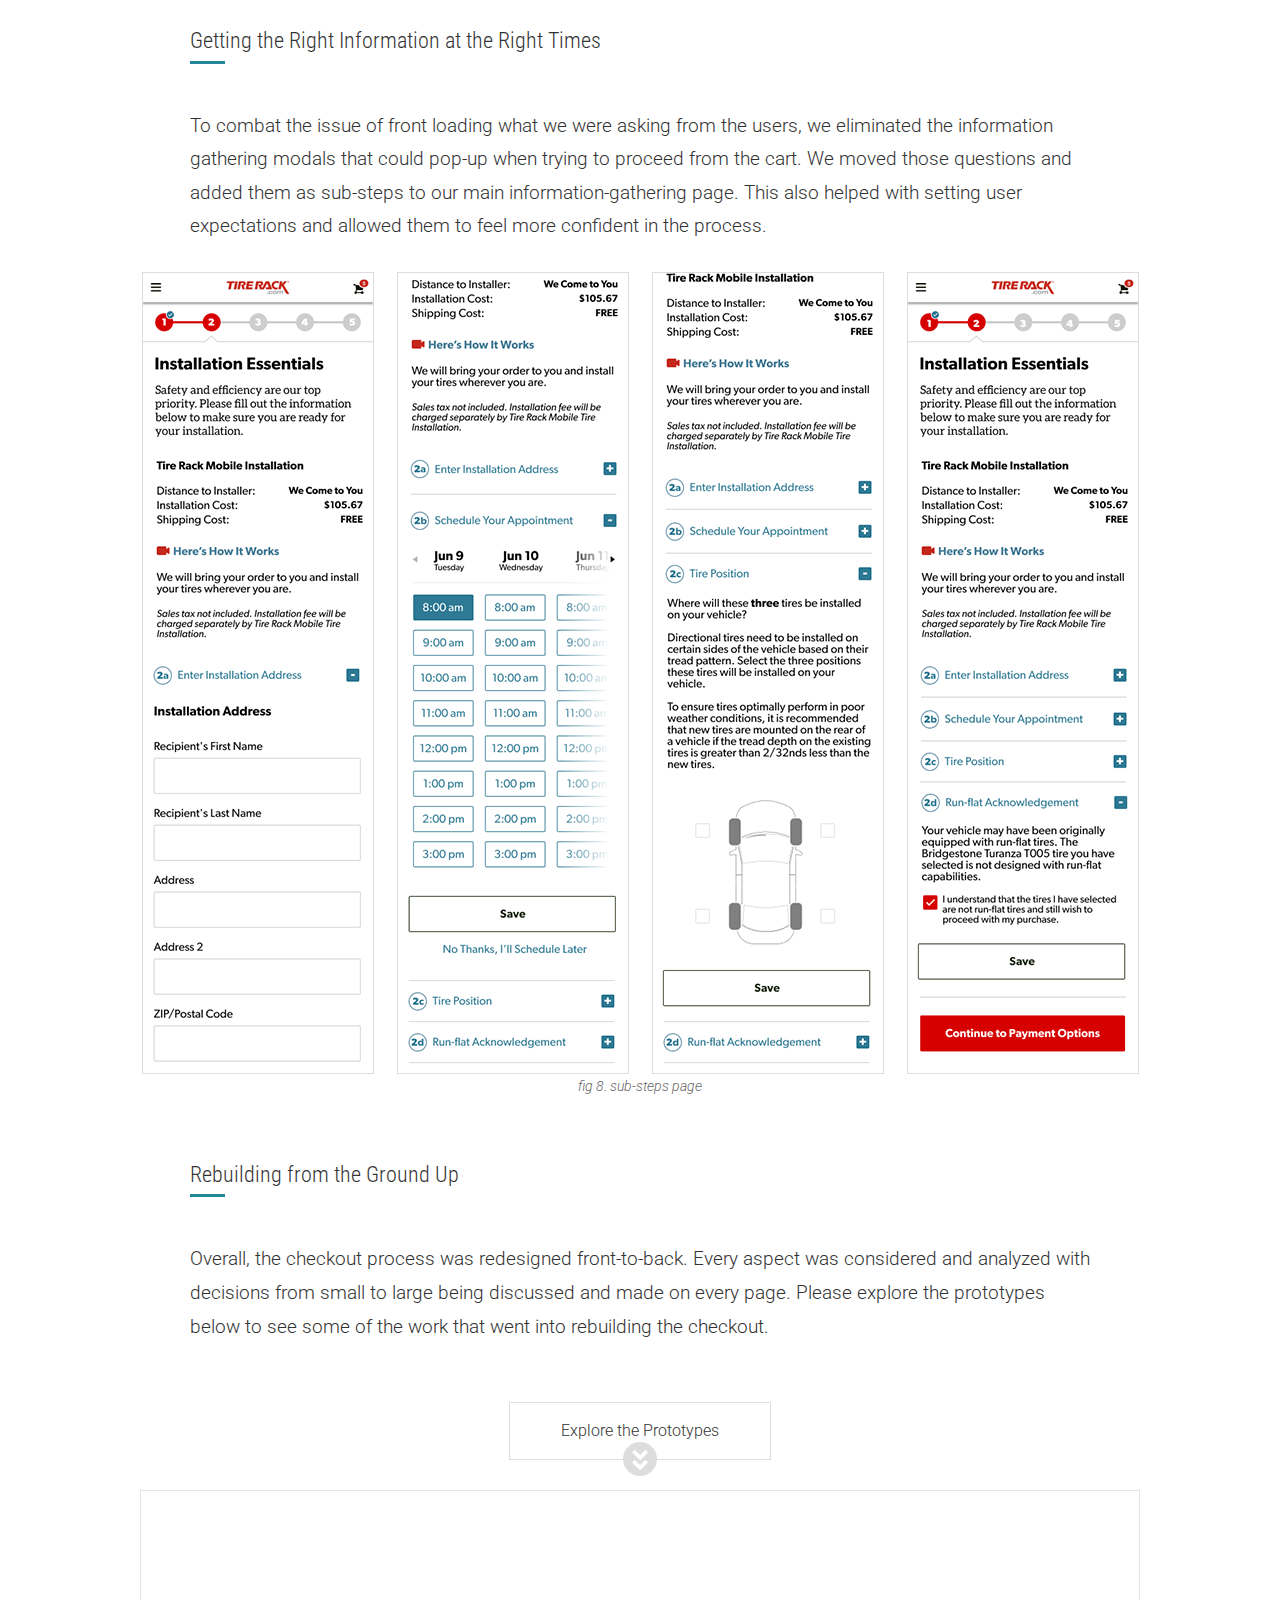
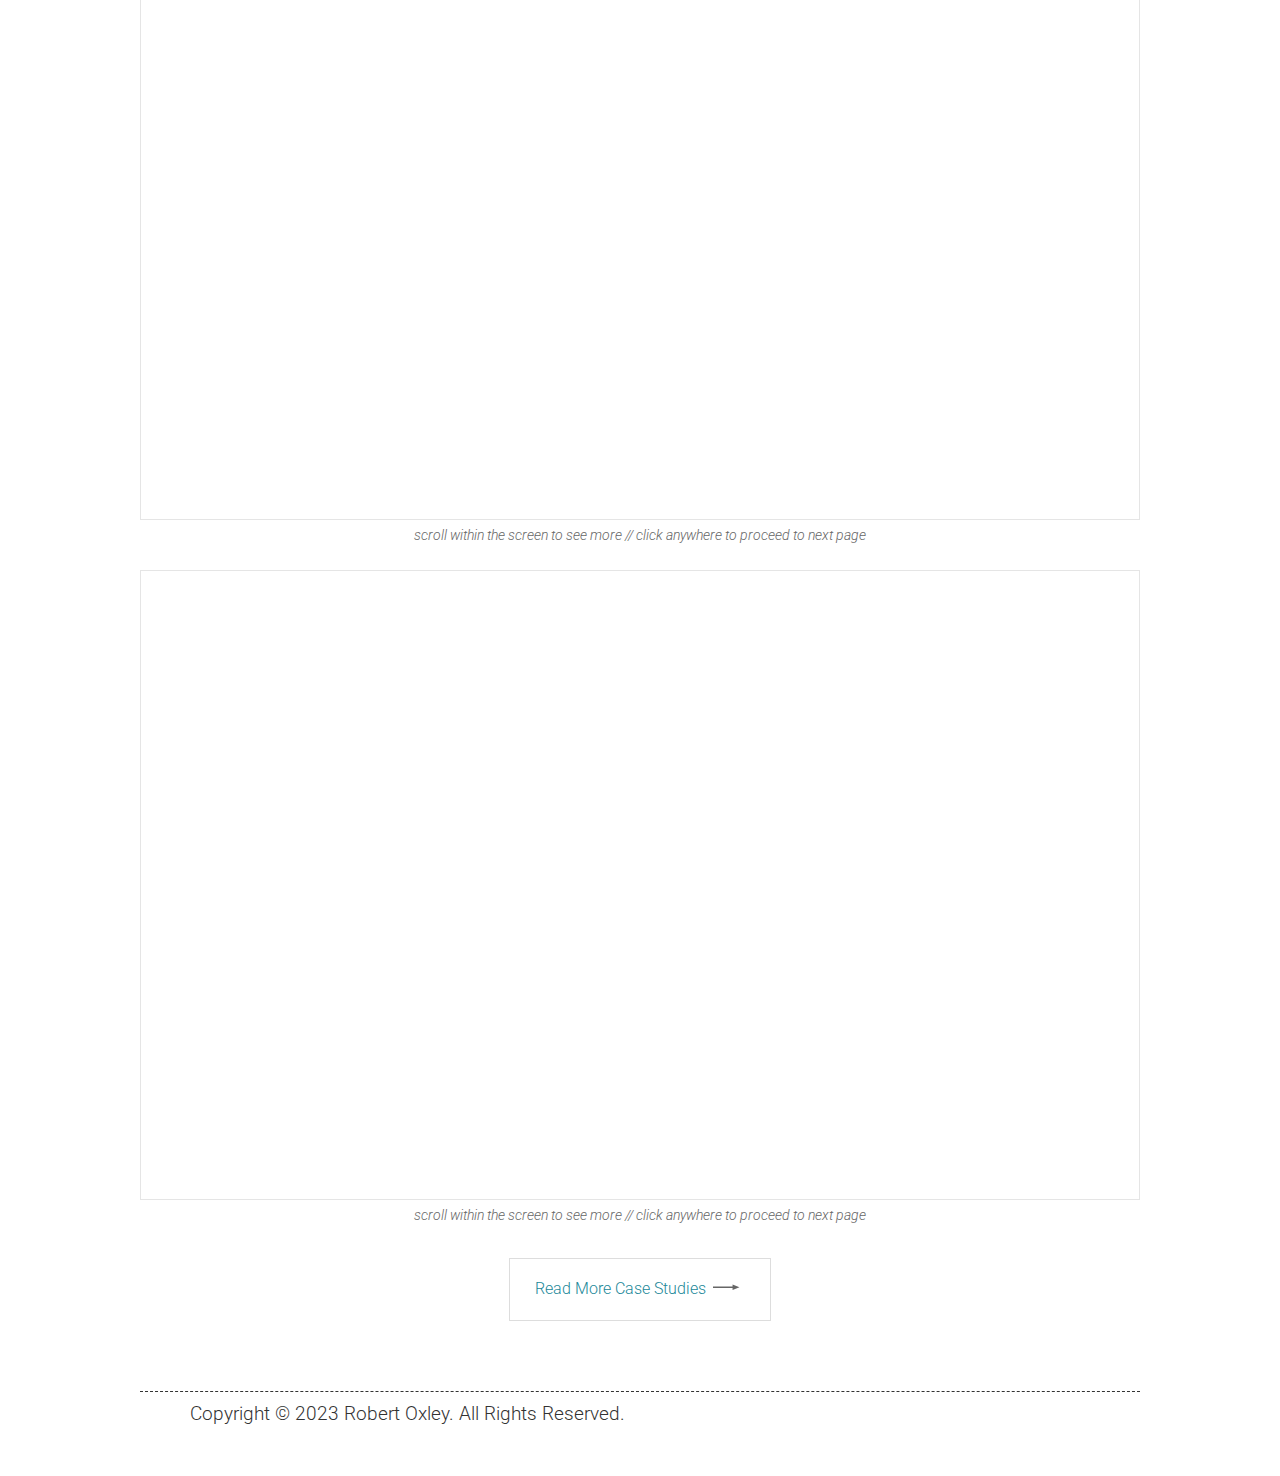
==== commit 357d8187: "Added wheel visualizer case study." ====
--- a/checkout.html
+++ b/checkout.html
@@ -8,7 +8,7 @@
 	<link rel="stylesheet" type="text/css" href="css/reset.css" />
 	<link rel="stylesheet" type="text/css" href="css/styles.css" />
 	
-<title>Oxley Creative</title>
+<title>Oxley Creative: Checkout Case Study</title>
 </head>
 
 <body id="home">
@@ -98,7 +98,7 @@
       </div>
       <div class="imageSection">
         <img class="imageBorder" src="images/login_banner.png" alt="Login Page">
-        <p class="caption">fig 5. login banner example</p>
+        <p class="caption">fig 5. login banner</p>
       </div>
       <div class="workDesc caseStudyContent">
         <div class="leftRail">Creating Tools for Easier Orientation and Review</div>
@@ -109,12 +109,12 @@
         </div>
       </div>
       <div class="imageSection">
-        <img class="imageBorder" src="images/stepheader.png" alt="Step-Header Example">
-        <p class="caption">fig 6. step-header example</p>
+        <img class="imageBorder" src="images/stepheader.png" alt="Step-Header">
+        <p class="caption">fig 6. step-header</p>
       </div>
       <div class="imageSection">
-        <img class="imageBorder" src="images/stepheader_slideout.png" alt="Step-Header Slideout Example">
-        <p class="caption">fig 7. step-header slideout example</p>
+        <img class="imageBorder" src="images/stepheader_slideout.png" alt="Step-Header Slideout">
+        <p class="caption">fig 7. step-header slideout</p>
       </div>
       <div class="workDesc caseStudyContent">
         <div class="leftRail">Getting the Right Information at the Right Times</div>
@@ -126,18 +126,18 @@
       </div>
       <div class="imageSection">
         <div class="flexImages">
-          <img class="imageBorder" src="images/2a.png" alt="Sub-Step Page Example">
-          <img class="imageBorder" src="images/2b.png" alt="Sub-Step Page Example">
-          <img class="imageBorder" src="images/2c.png" alt="Sub-Step Page Example">
-          <img class="imageBorder" src="images/2d.png" alt="Sub-Step Page Example">
+          <img class="imageBorder" src="images/2a.png" alt="Sub-Step Page">
+          <img class="imageBorder" src="images/2b.png" alt="Sub-Step Page">
+          <img class="imageBorder" src="images/2c.png" alt="Sub-Step Page">
+          <img class="imageBorder" src="images/2d.png" alt="Sub-Step Page">
         </div>
-        <p class="caption">fig 8. sub-steps example</p>
+        <p class="caption">fig 8. sub-steps page</p>
       </div>
       <div class="workDesc caseStudyContent">
         <div class="leftRail">Rebuilding from the Ground Up</div>
         <div class="text">
           <p>
-            Overall, the checkout process was redesigned front-to-back. Every aspect was considered and analysized with decisions from small to large being discussed and made on every page. Please explore the prototypes below to see some of the work that went into rebuilding the checkout.
+            Overall, the checkout process was redesigned front-to-back. Every aspect was considered and analyzed with decisions from small to large being discussed and made on every page. Please explore the prototypes below to see some of the work that went into rebuilding the checkout.
           </p>
         </div>
       </div>
--- a/css/styles.css
+++ b/css/styles.css
@@ -404,12 +404,20 @@
   max-width: 100%;
   margin: auto;
   display: block;
+  min-width: 0;
+  box-sizing: border-box;
+}
+
+.imageSection iframe {
+  max-height: 70vh;
+  box-sizing: border-box;
 }
 
 .flexImages {
   display: flex;
   gap: 20px;
   align-items: flex-start;
+  max-width: 100%;
 }
 
 .caption {
@@ -556,6 +564,10 @@
     display: block;
     max-width: 100%;
   }
+  .imageSection iframe {
+    margin: 0 5%;
+    max-width: 90%;
+  }
 }
 @media screen and (max-width: 550px)
 {
